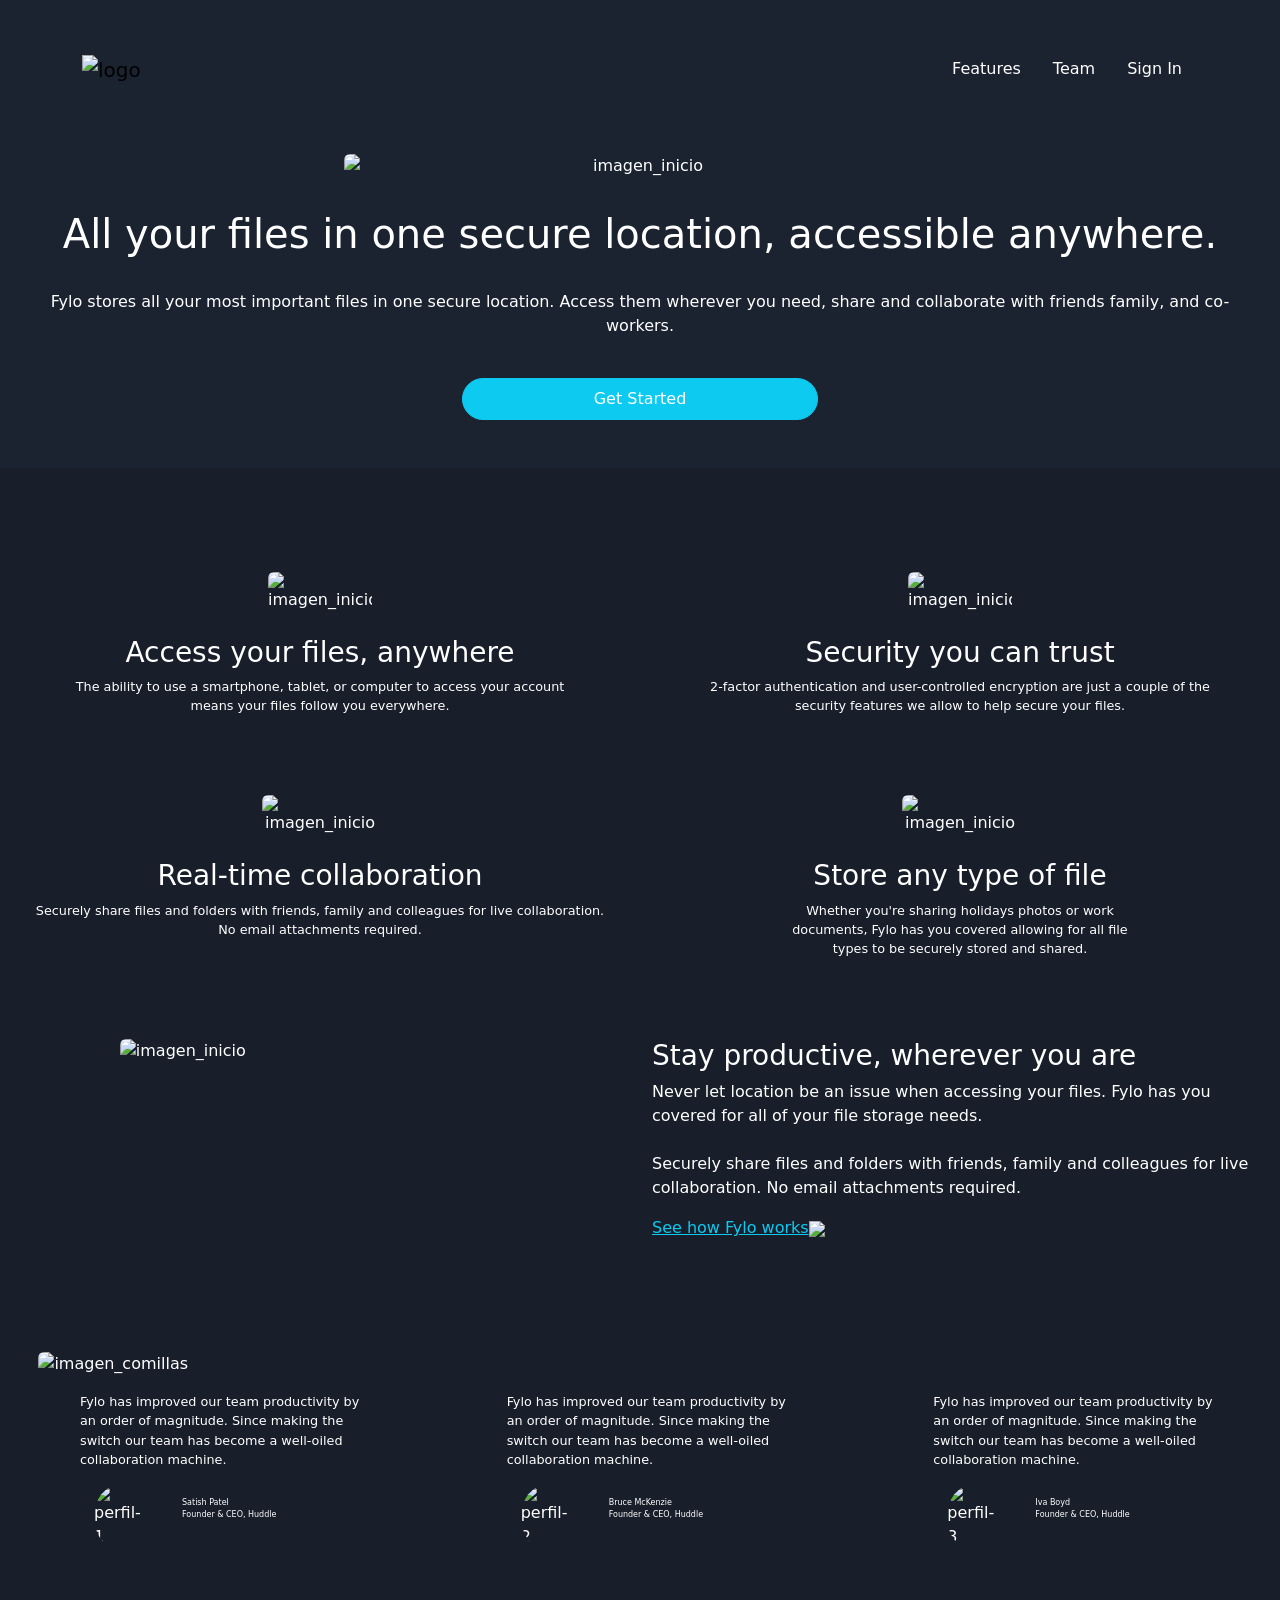
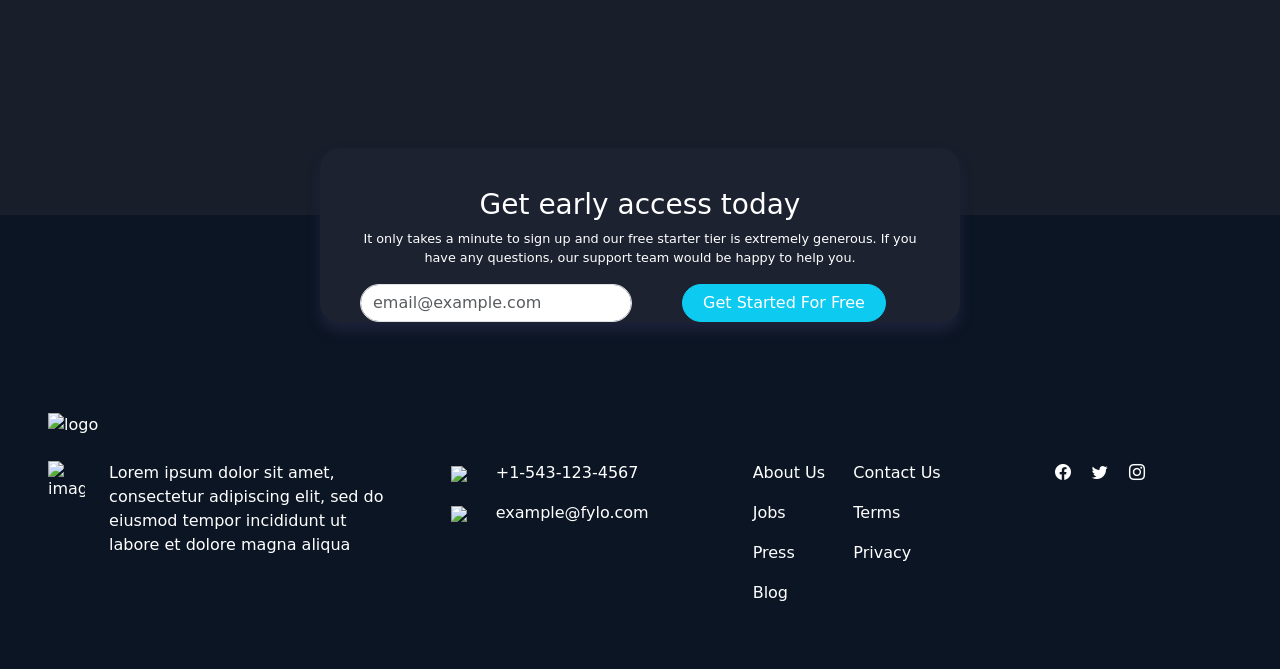
==== index.html @ 43ff886e "resubida" ====
<!DOCTYPE html>
<html lang="en">
<head>
    <meta charset="UTF-8">
    <meta name="viewport" content="width=device-width, initial-scale=1.0">
    <title>LANDING PAGE</title>
     <!--css-->
    <link rel="stylesheet" href="./css/style.css" />
    <!-- css boostrap -->
    <link
      href="https://cdn.jsdelivr.net/npm/bootstrap@5.3.3/dist/css/bootstrap.min.css" rel="stylesheet" 
      integrity="sha384-QWTKZyjpPEjISv5WaRU9OFeRpok6YctnYmDr5pNlyT2bRjXh0JMhjY6hW+ALEwIH" crossorigin="anonymous"/>
    <!-- Lin para iconos -->
    <link rel="stylesheet" href="https://cdn.jsdelivr.net/npm/bootstrap-icons@1.11.3/font/bootstrap-icons.min.css"/>
</head>
<body>
    <header class="wave-container content " >
        <!-- barra de navegacion -->
      <nav class="navbar pt-5">
        <div class="container ">
          <a class="navbar-brand col-3" href="#">
            <img src="https://res.cloudinary.com/dqo8icjui/image/upload/v1723411973/Landing_Page/v9fbavuvrzeowqqk26fy.svg" alt="logo"  class="img-fluid"/>
          </a>
          <ul class="nav  justify-content-end ">
            <li class="nav-item">
              <a class="nav-link text-white" href="#">Features</a>
            </li>
            <li class="nav-item">
              <a class="nav-link text-white" href="#">Team</a>
            </li>
            <li class="nav-item">
              <a class="nav-link text-white" href="#">Sign In</a>
            </li>
          </ul>
        </div>
      </nav>

      <!-- div para la imagen, letras y boton-->
      <div class="row text-center text-white mt-2 p-5">
        <div class="col-md-12 container-fluid col-12">
          
          <img src="https://res.cloudinary.com/dqo8icjui/image/upload/v1723411972/Landing_Page/d2sofcbqecbmzsgitisw.png"  class="img-fluid rounded mx-auto d-block img-inicio" alt="imagen_inicio" />
        </div>
        <!-- div para texto-->
        <div class="col-md-12 mt-4 wave-container">
            <h1 class="mt-2 ">
              All your files in one secure location, accessible anywhere.
            </h1>
          </div>

          <!-- div para boton-->
          <div class="col-md-12 mt-4 ">
            <p >
              Fylo stores all your most important files in one secure location.
              Access them wherever you need, share and collaborate with 
              friends family, and co-workers.
            </p>
          </div>
          <div class="col-md-12 mt-4 ">
            <a class="btn btn-info text-white rounded-pill p-2  btn-header" href="#" role="button" >Get Started</a>
          </div>
    </header>

    <main class="container-fluid ">
        <!-- PRIMERA SECCION-->
        <section class="row pt-5">
            <!--Art 1-->
          <article class="col-md-6">
            <div class="text-center text-white mt-2 p-5 ">
              <img src="https://res.cloudinary.com/dqo8icjui/image/upload/v1723411974/Landing_Page/qum8rbztakunhklghy18.svg" class="img-fluid rounded mx-auto d-block  custom-img-size mb-4"  alt="imagen_inicio" />
              <h3>Access your files, anywhere</h3>
              <p class="parrafos">
                The ability to use a smartphone, tablet, or computer 
                to access your account means your files follow you 
                everywhere.
              </p>
            </div>
          </article>

           <!--Art 2-->
          <article class="col-md-6">
            <div class="text-center text-white mt-2 p-5 ">
              <img
                src="https://res.cloudinary.com/dqo8icjui/image/upload/v1723411976/Landing_Page/axd282ujkrwd5ez86kqc.svg" class="img-fluid rounded mx-auto d-block custom-img-size mb-4" alt="imagen_inicio" />
              <h3>Security you can trust</h3>
              <p class="parrafos">
                2-factor authentication and user-controlled encryption are 
                just a couple of the security features we allow to help 
                secure your files.
              </p>
            </div>
          </article>
           <!--Art 3-->
           <article class="col-md-6">
            <div class="text-center text-white  p-3">
              <img
                src="https://res.cloudinary.com/dqo8icjui/image/upload/v1723411975/Landing_Page/s82owibapxkd4rapqxmj.svg" class="img-fluid rounded mx-auto d-block custom-img-size mb-4" alt="imagen_inicio" />
              <h3>Real-time collaboration</h3>
              <p class="parrafos">
                Securely share files and folders with friends, family and 
                colleagues for live collaboration. No email attachments 
                required.
              </p>
            </div>
          </article>

           <!--Art 4-->
           <article class="col-md-6">
            <div class="text-center text-white  p-3">
              <img src="https://res.cloudinary.com/dqo8icjui/image/upload/v1723411974/Landing_Page/kdejz8uoqiamrzy1xpa4.svg"class="img-fluid rounded mx-auto d-block custom-img-size mb-4" alt="imagen_inicio"  />
              <h3>Store any type of file</h3>
              <p class="parrafos">
                Whether you're sharing holidays photos or work <br />
                documents, Fylo has you covered allowing for all file <br />
                types to be securely stored and shared.
              </p>
            </div>
          </article>
        </section>
        <!--SECCION INTERMEDIA -->
        <section class=" row text-white ">
            <!-- div para la imagen de la columna izquierda -->
            <div class="col-md-6 pt-5 mb-5">
              <img src="https://res.cloudinary.com/dqo8icjui/image/upload/v1723411972/Landing_Page/f69fyay382nek9gntzkr.png" class="img-fluid rounded mx-auto d-block imagen-intermedia" alt="imagen_inicio"/>
            </div>
            <!-- div para el texto de la columna derecha -->
            <div class="col-md-6 align-content-center pt-5 mb-5 ">
              <h3>Stay productive, wherever you are</h3>
              <p>
                Never let location be an issue when accessing your files. Fylo has
                you covered for all of your file storage needs.
                <br /><br />
                Securely share files and folders with friends, family and colleagues
                for live collaboration. No email attachments required.
              </p>
              <p>
                <a class="link-opacity-75-hover text-info " href="#"> See how Fylo works<img src="https://res.cloudinary.com/dqo8icjui/image/upload/v1723411975/Landing_Page/upbked8sqpuktnnle7zi.svg" ></a>
              </p>
            </div>
          </section>

         <!--SECCION FINAL--> 
         <section class=" row text-white  ">
            <!-- seccion comillas -->
             <section class="col-md-12 mt-5 ">
              <img src="https://res.cloudinary.com/dqo8icjui/image/upload/v1723411973/Landing_Page/owoittsgotoddgyyn2wl.png" class="img-fluid rounded  d-block comillas" alt="imagen_comillas">
             </section>

             <!-- Sub-secciones de "comentarios de colaboradores"-->
              <!-- Primera -->
            <section class="col-md-4 mt-4" >
              <article class=" row text-white m-2 ms-md-3 ms-lg-5 p-2 fondo-subsecciones">
                  <div class="col-md-12 col-12">
                    <p class="parrafos">
                      Fylo has improved our team productivity by <br />an order of
                      magnitude. Since making the <br />
                      switch our team has become a well-oiled <br />
                      collaboration machine.
                    </p>
                  </div>
                  <div class="col-md-4 col-4">
                    <img src="https://res.cloudinary.com/dqo8icjui/image/upload/v1723411973/Landing_Page/puwtuypatqkpzydwyu7r.jpg" class="img-fluid rounded-image mx-auto d-block" alt="perfil-1"/>
                  </div>
                  <div class="col-md-8 align-content-center col-8">
                    <p class="subparrafos">
                      Satish Patel<br/>
                      Founder & CEO, Huddle
                    </p>
                  </div>
              </article>
    
            </section>
             <!-- Segundo -->
            <section class="col-md-4 mt-4">
              <article class="row text-white m-2 ms-md-3 ms-lg-5 p-2 fondo-subsecciones " >
                
                  <div class="col-md-12 col-12">
                    <p class="parrafos">
                      Fylo has improved our team productivity by <br />an order of
                      magnitude. Since making the <br />
                      switch our team has become a well-oiled <br />
                      collaboration machine.
                    </p>
                  </div>
                  <div class="col-md-4 col-4">
                    <img src="https://res.cloudinary.com/dqo8icjui/image/upload/v1723411973/Landing_Page/oqbroo9auyr5xogid8wp.jpg" class="img-fluid rounded-image mx-auto d-block" alt="perfil-2"/>
                  </div>
                  <div class="col-md-8 align-content-center col-8">
                    <p class="subparrafos">
                      Bruce McKenzie<br />
                      Founder & CEO, Huddle
                    </p>
                  </div>
              </article>
            </section>
             <!-- Tercero -->
             <section class="col-md-4 mt-4 ">
               <article class="row text-white m-2 ms-md-3 ms-lg-5 p-2 fondo-subsecciones">
                  <div class="col-md-12 col-12">
                      <p class="parrafos">
                          Fylo has improved our team productivity by <br />an order of
                          magnitude. Since making the <br />
                          switch our team has become a well-oiled <br />
                          collaboration machine.
                      </p>
                  </div>
                  <div class="col-md-4 col-4">
                      <img src="https://res.cloudinary.com/dqo8icjui/image/upload/v1723411974/Landing_Page/h9z0c6de9u2ecpzyyyvn.jpg" class="img-fluid rounded-image mx-auto d-block" alt="perfil-3" />
                  </div>
                  <div class="col-md-8 align-content-center col-8">
                      <p class="subparrafos">
                          Iva Boyd<br />
                          Founder & CEO, Huddle
                      </p>
                  </div>
               </article>
             </section>
          </section>

           <!-- SECCION FLOTANTE -->
      <section class=" seccion-flotante text-white " >
        <div class="seccion-flotante-hijo">
            <h3>Get early access today</h3>
            <p class="parrafos">It only takes a minute to sign up and our free starter tier is extremely generous. If you have any
              questions, our support team would be happy to help you.
            </p>
            <!-- form -->
            <form class="row g-3 ">
              <div class="col-md-6 ">
                <input type="email" class="form-control rounded-pill mail"  placeholder="email@example.com">
              </div>
              <div class="col-md-6">
                <button type="submit" class="btn btn-info mb-3 rounded-pill text-white btn-main">Get Started For Free</button>
              </div>
           </form>
       </div>
     </section>
    </main>

 <!-- FOOTER -->
     <footer class="">
        <!-- Seccion para el logo grande-->
         <section class=" row text-white p-5  ">
         <div class="col-md-12 col-12 mb-4">
            <img src="https://res.cloudinary.com/dqo8icjui/image/upload/v1723411973/Landing_Page/v9fbavuvrzeowqqk26fy.svg" class="img-fluid " alt="logo" width="140" height="40" />
          </div>

        <!-- SUBSECCIONES DEL FOOTER -->
        <!-- 1- Ubicacion -->
        <section class="col-md-4 col-12">
            <article class="row me-4">
                <div class="col-md-2 col-2 text-center">
                  <img src="https://res.cloudinary.com/dqo8icjui/image/upload/v1723411975/Landing_Page/jekkexpzknbjw9iqizqr.svg" class="img-fluid " alt="imagen_ubicacion"/>
                </div>

                <div class="col-md-10 col-10 ">
                  <p class="fs-6">
                    Lorem ipsum dolor sit amet, consectetur adipiscing elit, sed do eiusmod tempor incididunt ut labore et 
                    dolore magna aliqua
                  </p>
                </div>
            </article>
        </section>

        <!-- 2- Contactos-->
        <section class="col-md-3 col-12">
             <ul class="list-unstyled">
                <li class="fs-6 mb-3"><i ><img src="https://res.cloudinary.com/dqo8icjui/image/upload/v1723411975/Landing_Page/kjkcadfeojfipxo0cm96.svg" class="me-4"></i> +1-543-123-4567</li>
                <li class="fs-6 mb-3"><i><img src="https://res.cloudinary.com/dqo8icjui/image/upload/v1723411975/Landing_Page/dqwf4txxxs18dnuqko5b.svg" class="me-4"></i> example@fylo.com</li>
            </ul>
        </section>

      <!-- 3- Nosotros -->
        <section class="col-md-1 col-12">
             <ul class="list-unstyled">
                 <li class="mb-3"><a href="#" class="text-white text-decoration-none">About Us</a></li>
                <li class="mb-3"><a href="#" class="text-white text-decoration-none">Jobs</a></li>
                <li class="mb-3"><a href="#" class="text-white text-decoration-none">Press</a></li>
                <li class="mb-3"><a href="#" class="text-white text-decoration-none">Blog</a></li>
            </ul>
        </section>
      
     <!-- 4- Contactanos -->
        <section class="col-md-2 col-12">
            <ul class="list-unstyled">
                 <li class="mb-3"><a href="#" class="text-white text-decoration-none">Contact Us</a></li>
                <li class="mb-3"><a href="#" class="text-white text-decoration-none">Terms</a></li>
                <li class="mb-3"><a href="#" class="text-white text-decoration-none">Privacy</a></li>
            </ul>
        </section>

      <!-- 5- Redes Rociales -->
        <section class="col-md-2 col-auto icon-container" >
            <a href="#" class="text-white me-3"><i class="bi bi-facebook"></i></a>
            <a href="#" class="text-white me-3"><i class="bi bi-twitter"></i></a>
            <a href="#" class="text-white me-3"><i class="bi bi-instagram"></i></a>
        </section>
    </section>
  </footer>
  

    <!-- link javascript para boostrap -->
    <script
    src="https://cdn.jsdelivr.net/npm/bootstrap@5.3.3/dist/js/bootstrap.bundle.min.js"
    integrity="sha384-YvpcrYf0tY3lHB60NNkmXc5s9fDVZLESaAA55NDzOxhy9GkcIdslK1eN7N6jIeHz"
    crossorigin="anonymous"></script>

    <script src="https://code.jquery.com/jquery-3.5.1.slim.min.js"></script>
    <script src="https://cdn.jsdelivr.net/npm/@popperjs/core@2.9.3/dist/umd/popper.min.js"></script>
    <script src="https://stackpath.bootstrapcdn.com/bootstrap/4.5.2/js/bootstrap.min.js"></script>
    <script src="https://stackpath.bootstrapcdn.com/bootstrap/5.1.3/js/bootstrap.bundle.min.js"></script>

</body>
</html>
---- css/style.css ----
header {
    background-color:#1B2330;
    background-image: url(https://res.cloudinary.com/dqo8icjui/image/upload/v1723411974/Landing_Page/ajzcetj6uktjvp1rrzpd.svg);
    background-size: cover; /* La imagen cubre todo el header */
    background-position: center; /* La imagen se centra en el header */
    background-repeat: no-repeat; /* Evita que la imagen se repita */
    position: relative; /* Para posicionar el contenido encima de la imagen */
    
    color: white; /* Color del texto en blanco para que sea visible */
     
}
header .content {
    position: relative; /* Posiciona el contenido relativo al header */
    z-index: 2; /* Asegura que el contenido esté sobre la imagen de fondo */
    text-align: center; /* Centra el texto */
    padding: 20px; /* Añade espacio alrededor del texto */
}

.img-inicio{
    width: 50%;
}

.btn-header {
    width: 25%;
}

main {
    background-color: #181E2A;
    padding-bottom: 250px;
    position: relative;
}


.fondo-subsecciones {
    background-color: #181E2A;
    width: 80%;
    z-index: 2; /* Asegúra de que esté encima de la imagen */
    position: relative; /* Para aplicar el z-index correctamente */
}

.comillas {
    position: absolute;
    left: 3%;
    z-index: 1; /* Asegúra que este detrás de las subsecciones */
}

.seccion-flotante {
    position: absolute;
    bottom: -8%;
    right: 25%;
    background-color: #21293C;
    width: 50%;
    box-shadow: 0 8px 12px rgba(28, 34, 58, 5); /* Añade una sombra */
    border-radius: 20px; /* Bordes redondeados */
}

.seccion-flotante-hijo {
    text-align: center;
    padding: 40px;
}

.btn-main {
    width: 75%;
}

.custom-img-size {
    width: 20%;
}

.parrafos {
    font-size: 0.8rem;
}

.subparrafos {
    font-size: 0.5rem;
}

/* Estilos para la imagen */
.rounded-image {
    border-radius: 50%; /* Borde redondeado */
    width: 50px; /* Ancho de la imagen */
    height: 50px; /* Alto de la imagen */
    object-fit: cover; /* Asegura que la imagen se recorte adecuadamente */
}

.imagen-intermedia {
    width: 65%;
    height: 65%;
    object-fit: cover; /* Asegura que la imagen se recorte adecuadamente */
}

footer {
    padding-top: 150px;
    background-color: #0C1524;
}


/*MEDIA QUERYS*/
/*MEDIA QUERYS*/
/* Estilos base para móviles */
.btn-header {
    width: 75%;
}

h1 {
    text-align: center;
    margin: 0;
    width: 100%;
    box-sizing: border-box;
}

.img-inicio {
    width: 100%;
}

.seccion-flotante {
    position: absolute;
    bottom: -5%;
    right: 5%;
    background-color: rgba(28, 34, 48, 255);
    height: 13%;
    width: 90%;
}

/* Alineación del Navbar a la derecha en dispositivos móviles */
@media (max-width: 576px) {
    nav {
        display: flex;
        justify-content: flex-end; /* Alinea los elementos a la derecha */
    }
    
    nav ul {
        display: flex;
        flex-direction: row;
        gap: 10px;
    }
    
    nav ul li {
        display: inline-block;
    }
    
    /* Centrando los íconos del footer */
    .icon-container {
        display: flex;
        justify-content: center; /* Centra los íconos */
        align-items: center;
        gap: 10px;
        margin-top: 20px; /* Opcional: Añadir un poco de espacio superior */
    }
    
    .icon-container a {
        font-size: 1.5rem; /* Aumenta el tamaño de los íconos */
    }
}

/* Adaptaciones para pantallas más grandes */
@media (min-width: 576px) {
    .btn-header {
        width: 50%;
    }

    .img-inicio {
        width: 75%;
    }

    .seccion-flotante {
        width: 70%;
        bottom: -5%;
        right: 15%;
    }
}

@media (min-width: 768px) {
    .btn-header {
        width: 40%;
    }

    .img-inicio {
        width: 60%;
    }

    .seccion-flotante {
        width: 60%;
        bottom: -5%;
        right: 20%;
    }
}

@media (min-width: 992px) {
    .btn-header {
        width: 30%;
    }

    .img-inicio {
        width: 50%;
    }

    .seccion-flotante {
        width: 50%;
        bottom: -8%;
        right: 25%;
    }
}
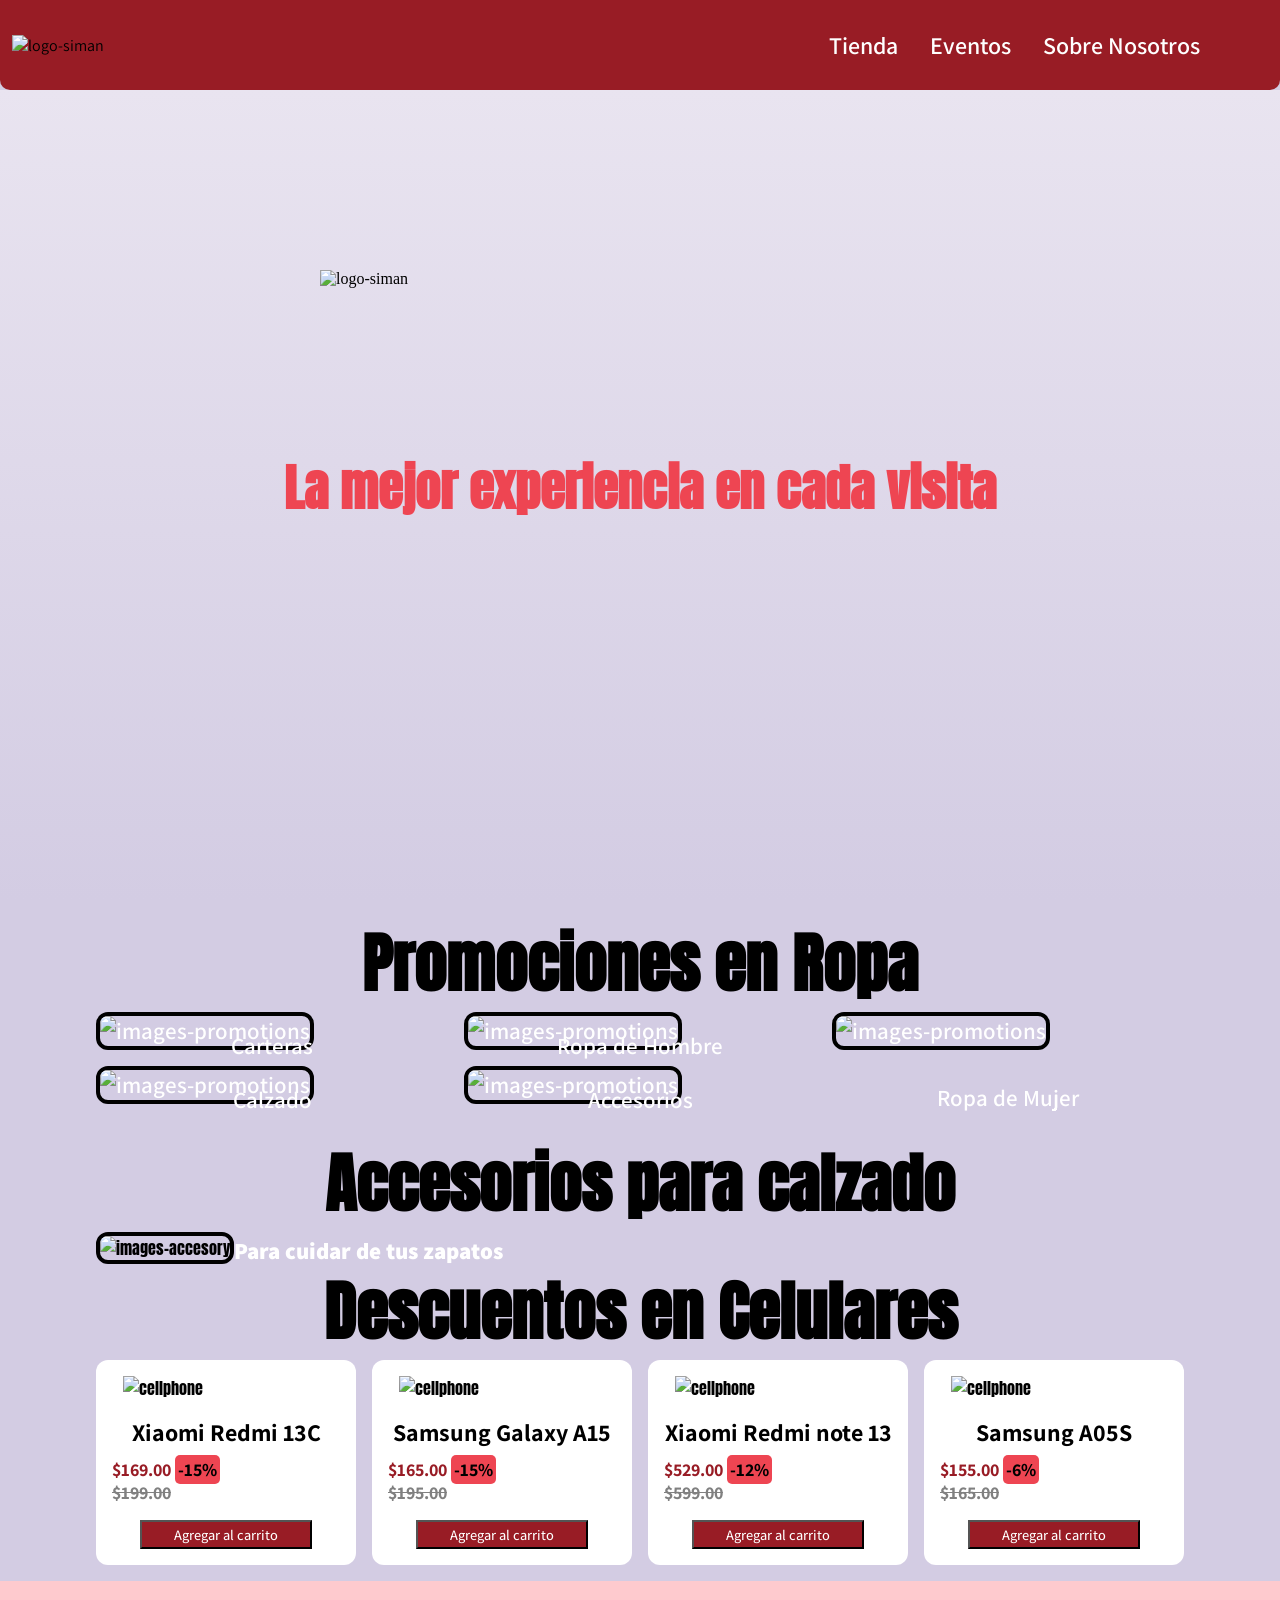
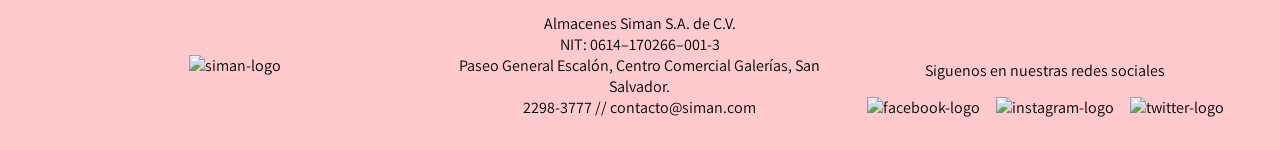
==== commit 8a525d3e: "Arreglo de pagina" ====
--- a/index.html
+++ b/index.html
@@ -1,314 +1,190 @@
 <!DOCTYPE html>
-<html lang="en">
+<html lang="es">
+
 <head>
     <meta charset="UTF-8">
     <meta name="viewport" content="width=device-width, initial-scale=1.0">
-    <title>LANDING PAGE</title>
-     <!--css-->
-    <link rel="stylesheet" href="./css/style.css" />
-    <!-- css boostrap -->
-    <link
-      href="https://cdn.jsdelivr.net/npm/bootstrap@5.3.3/dist/css/bootstrap.min.css" rel="stylesheet" 
-      integrity="sha384-QWTKZyjpPEjISv5WaRU9OFeRpok6YctnYmDr5pNlyT2bRjXh0JMhjY6hW+ALEwIH" crossorigin="anonymous"/>
-    <!-- Lin para iconos -->
-    <link rel="stylesheet" href="https://cdn.jsdelivr.net/npm/bootstrap-icons@1.11.3/font/bootstrap-icons.min.css"/>
+    <link rel="stylesheet" href="./css/main.css">
+    <title>Inicio</title>
 </head>
+
 <body>
-    <header class="wave-container content " >
-        <!-- barra de navegacion -->
-      <nav class="navbar pt-5">
-        <div class="container ">
-          <a class="navbar-brand col-3" href="#">
-            <img src="https://res.cloudinary.com/dqo8icjui/image/upload/v1723411973/Landing_Page/v9fbavuvrzeowqqk26fy.svg" alt="logo"  class="img-fluid"/>
-          </a>
-          <ul class="nav  justify-content-end ">
-            <li class="nav-item">
-              <a class="nav-link text-white" href="#">Features</a>
-            </li>
-            <li class="nav-item">
-              <a class="nav-link text-white" href="#">Team</a>
-            </li>
-            <li class="nav-item">
-              <a class="nav-link text-white" href="#">Sign In</a>
-            </li>
-          </ul>
+    <nav class="navbar">
+        <div class="logo">
+            <img class="siman-image" src="./img/logo-siman.svg" alt="logo-siman">
         </div>
-      </nav>
+        <div class="options-navbar">
+            <p class="text">Tienda</p>
+            <a class="text" href="./events.html">Eventos</a>
+            <a class="text" href="./about.html">Sobre Nosotros</a>
+        </div>
+    </nav>
+    <section class="start">
+        <div class="background">
+            <img class="siman-background"
+                src="https://res.cloudinary.com/drfyvt5er/image/upload/f_auto,q_auto/v1/Kodigo/mydie8pbvgfr1aualcbq"
+                alt="logo-siman">
+        </div>
+        <h2 class="slogan">
+            La mejor experiencia en cada visita
+        </h2>
+    </section>
+    <main class="promotions">
+        <div class="container">
+            <h1 class="title">
+                Promociones en Ropa
+            </h1>
+            <section class="container-clothes">
+                <div class="image-c">
+                    <p class="text-1">Ropa de Mujer</p><img
+                        src="https://res.cloudinary.com/drfyvt5er/image/upload/f_auto,q_auto/v1/Kodigo/ayciqx3nhf1fkwoge7pe"
+                        alt="images-promotions">
+                </div>
+                <div class="image-c">
+                    <p class="text">Carteras</p><img
+                        src="https://res.cloudinary.com/drfyvt5er/image/upload/f_auto,q_auto/v1/Kodigo/pkhcolzol1eoybwnrxnc"
+                        alt="images-promotions">
+                </div>
+                <div class="image-c">
+                    <p class="text">Ropa de Hombre</p><img
+                        src="https://res.cloudinary.com/drfyvt5er/image/upload/f_auto,q_auto/v1/Kodigo/ugvogayoi4hbym4nndm7"
+                        alt="images-promotions">
+                </div>
+                <div class="image-c">
+                    <p class="text">Calzado</p><img
+                        src="https://res.cloudinary.com/drfyvt5er/image/upload/f_auto,q_auto/v1/Kodigo/wecojqcr0qyth47sfgou"
+                        alt="images-promotions">
+                </div>
+                <div class="image-c">
+                    <p class="text">Accesorios</p><img
+                        src="https://res.cloudinary.com/drfyvt5er/image/upload/f_auto,q_auto/v1/Kodigo/wecojqcr0qyth47sfgou"
+                        alt="images-promotions">
+                </div>
+            </section>
+            <section class="container-accesory">
+                <h1 class="title">Accesorios para calzado</h1>
+                <p class="text-accesory">Para cuidar de tus zapatos</p><img
+                    src="https://res.cloudinary.com/drfyvt5er/image/upload/f_auto,q_auto/v1/Kodigo/cugpvc5nl5ctgpizdqpg"
+                    alt="images-accesory">
+            </section>
+            <h1 class="title">Descuentos en Celulares</h1>
+            <section class="container-cellphones">
+                <div class="card-cellphone">
+                    <div class="images-cellphone"><img
+                            src="https://res.cloudinary.com/drfyvt5er/image/upload/f_auto,q_auto/v1/Kodigo/kffzmqofltekl08po9zh"
+                            alt="cellphone"></div>
+                    <div class="body-card-phone">
+                        <h2 class="name-cellphone">
+                            Xiaomi Redmi 13C
+                        </h2>
+                        <section class="text-price">
+                            <p class="price">
+                                $169.00 <span class="desc-cellphone">-15%</span>
+                            </p>
+                            <p class="price-after">
+                                $199.00
+                            </p>
+                        </section>
+                        <div class="buttons">
+                            <button>
+                                Agregar al carrito
+                            </button>
+                        </div>
+                    </div>
+                </div>
+                <div class="card-cellphone">
+                    <div class="images-cellphone"><img
+                            src="https://res.cloudinary.com/drfyvt5er/image/upload/f_auto,q_auto/v1/Kodigo/hqrjd975bzfxsacxaljz"
+                            alt="cellphone"></div>
+                    <div class="body-card-phone">
+                        <h2 class="name-cellphone">
+                            Samsung Galaxy A15
+                        </h2>
+                        <section class="text-price">
+                            <p class="price">
+                                $165.00 <span class="desc-cellphone">-15%</span>
+                            </p>
+                            <p class="price-after">
+                                $195.00
+                            </p>
+                        </section>
+                        <div class="buttons">
+                            <button>
+                                Agregar al carrito
+                            </button>
+                        </div>
+                    </div>
+                </div>
+                <div class="card-cellphone">
+                    <div class="images-cellphone"><img
+                            src="https://res.cloudinary.com/drfyvt5er/image/upload/f_auto,q_auto/v1/Kodigo/wlrlnc222befmyp14dgd"
+                            alt="cellphone"></div>
+                    <div class="body-card-phone">
+                        <h2 class="name-cellphone">
+                            Xiaomi Redmi note 13
+                        </h2>
+                        <section class="text-price">
+                            <p class="price">
+                                $529.00 <span class="desc-cellphone">-12%</span>
+                            </p>
+                            <p class="price-after">
+                                $599.00
+                            </p>
+                        </section>
+                        <div class="buttons">
+                            <button>
+                                Agregar al carrito
+                            </button>
+                        </div>
+                    </div>
+                </div>
+                <div class="card-cellphone">
+                    <div class="images-cellphone"><img
+                            src="https://res.cloudinary.com/drfyvt5er/image/upload/f_auto,q_auto/v1/Kodigo/hqrjd975bzfxsacxaljz"
+                            alt="cellphone"></div>
+                    <div class="body-card-phone">
+                        <h2 class="name-cellphone">
+                            Samsung A05S
+                        </h2>
+                        <section class="text-price">
+                            <p class="price">
+                                $155.00 <span class="desc-cellphone">-6%</span>
+                            </p>
+                            <p class="price-after">
+                                $165.00
+                            </p>
+                        </section>
+                        <div class="buttons">
+                            <button>
+                                Agregar al carrito
+                            </button>
+                        </div>
+                    </div>
+                </div>
+            </section>
+        </div>
+    </main>
+    <footer class="footer">
+        <div class="container-footer">
+                <div class="footer-section">
+                    <img src="./img/logo-siman-red.svg" alt="siman-logo">
+                </div>
+                <div class="footer-section">                   
+                    <p class="text-footer">Almacenes Siman S.A. de C.V. <br>
+                        NIT: 0614–170266–001-3 <br> Paseo General Escalón, Centro Comercial Galerías,
+                        San Salvador. <br> 2298-3777 // contacto@siman.com</p>
+                </div>
+                <div class="footer-section">  
+                    <p class="text-social-media">Siguenos en nuestras redes sociales</p>                 
+                    <section class="img-social-media">
+                        <img src="./img/facebook-logo.svg" alt="facebook-logo" >
+                        <img src="./img/instagram-logo.svg" alt="instagram-logo">
+                        <img src="./img/twitter-logo.svg" alt="twitter-logo">
+                    </section>
+                </div>
+            
+        </div>
+    </footer>
+</body>
 
-      <!-- div para la imagen, letras y boton-->
-      <div class="row text-center text-white mt-2 p-5">
-        <div class="col-md-12 container-fluid col-12">
-          
-          <img src="https://res.cloudinary.com/dqo8icjui/image/upload/v1723411972/Landing_Page/d2sofcbqecbmzsgitisw.png"  class="img-fluid rounded mx-auto d-block img-inicio" alt="imagen_inicio" />
-        </div>
-        <!-- div para texto-->
-        <div class="col-md-12 mt-4 wave-container">
-            <h1 class="mt-2 ">
-              All your files in one secure location, accessible anywhere.
-            </h1>
-          </div>
-
-          <!-- div para boton-->
-          <div class="col-md-12 mt-4 ">
-            <p >
-              Fylo stores all your most important files in one secure location.
-              Access them wherever you need, share and collaborate with 
-              friends family, and co-workers.
-            </p>
-          </div>
-          <div class="col-md-12 mt-4 ">
-            <a class="btn btn-info text-white rounded-pill p-2  btn-header" href="#" role="button" >Get Started</a>
-          </div>
-    </header>
-
-    <main class="container-fluid ">
-        <!-- PRIMERA SECCION-->
-        <section class="row pt-5">
-            <!--Art 1-->
-          <article class="col-md-6">
-            <div class="text-center text-white mt-2 p-5 ">
-              <img src="https://res.cloudinary.com/dqo8icjui/image/upload/v1723411974/Landing_Page/qum8rbztakunhklghy18.svg" class="img-fluid rounded mx-auto d-block  custom-img-size mb-4"  alt="imagen_inicio" />
-              <h3>Access your files, anywhere</h3>
-              <p class="parrafos">
-                The ability to use a smartphone, tablet, or computer 
-                to access your account means your files follow you 
-                everywhere.
-              </p>
-            </div>
-          </article>
-
-           <!--Art 2-->
-          <article class="col-md-6">
-            <div class="text-center text-white mt-2 p-5 ">
-              <img
-                src="https://res.cloudinary.com/dqo8icjui/image/upload/v1723411976/Landing_Page/axd282ujkrwd5ez86kqc.svg" class="img-fluid rounded mx-auto d-block custom-img-size mb-4" alt="imagen_inicio" />
-              <h3>Security you can trust</h3>
-              <p class="parrafos">
-                2-factor authentication and user-controlled encryption are 
-                just a couple of the security features we allow to help 
-                secure your files.
-              </p>
-            </div>
-          </article>
-           <!--Art 3-->
-           <article class="col-md-6">
-            <div class="text-center text-white  p-3">
-              <img
-                src="https://res.cloudinary.com/dqo8icjui/image/upload/v1723411975/Landing_Page/s82owibapxkd4rapqxmj.svg" class="img-fluid rounded mx-auto d-block custom-img-size mb-4" alt="imagen_inicio" />
-              <h3>Real-time collaboration</h3>
-              <p class="parrafos">
-                Securely share files and folders with friends, family and 
-                colleagues for live collaboration. No email attachments 
-                required.
-              </p>
-            </div>
-          </article>
-
-           <!--Art 4-->
-           <article class="col-md-6">
-            <div class="text-center text-white  p-3">
-              <img src="https://res.cloudinary.com/dqo8icjui/image/upload/v1723411974/Landing_Page/kdejz8uoqiamrzy1xpa4.svg"class="img-fluid rounded mx-auto d-block custom-img-size mb-4" alt="imagen_inicio"  />
-              <h3>Store any type of file</h3>
-              <p class="parrafos">
-                Whether you're sharing holidays photos or work <br />
-                documents, Fylo has you covered allowing for all file <br />
-                types to be securely stored and shared.
-              </p>
-            </div>
-          </article>
-        </section>
-        <!--SECCION INTERMEDIA -->
-        <section class=" row text-white ">
-            <!-- div para la imagen de la columna izquierda -->
-            <div class="col-md-6 pt-5 mb-5">
-              <img src="https://res.cloudinary.com/dqo8icjui/image/upload/v1723411972/Landing_Page/f69fyay382nek9gntzkr.png" class="img-fluid rounded mx-auto d-block imagen-intermedia" alt="imagen_inicio"/>
-            </div>
-            <!-- div para el texto de la columna derecha -->
-            <div class="col-md-6 align-content-center pt-5 mb-5 ">
-              <h3>Stay productive, wherever you are</h3>
-              <p>
-                Never let location be an issue when accessing your files. Fylo has
-                you covered for all of your file storage needs.
-                <br /><br />
-                Securely share files and folders with friends, family and colleagues
-                for live collaboration. No email attachments required.
-              </p>
-              <p>
-                <a class="link-opacity-75-hover text-info " href="#"> See how Fylo works<img src="https://res.cloudinary.com/dqo8icjui/image/upload/v1723411975/Landing_Page/upbked8sqpuktnnle7zi.svg" ></a>
-              </p>
-            </div>
-          </section>
-
-         <!--SECCION FINAL--> 
-         <section class=" row text-white  ">
-            <!-- seccion comillas -->
-             <section class="col-md-12 mt-5 ">
-              <img src="https://res.cloudinary.com/dqo8icjui/image/upload/v1723411973/Landing_Page/owoittsgotoddgyyn2wl.png" class="img-fluid rounded  d-block comillas" alt="imagen_comillas">
-             </section>
-
-             <!-- Sub-secciones de "comentarios de colaboradores"-->
-              <!-- Primera -->
-            <section class="col-md-4 mt-4" >
-              <article class=" row text-white m-2 ms-md-3 ms-lg-5 p-2 fondo-subsecciones">
-                  <div class="col-md-12 col-12">
-                    <p class="parrafos">
-                      Fylo has improved our team productivity by <br />an order of
-                      magnitude. Since making the <br />
-                      switch our team has become a well-oiled <br />
-                      collaboration machine.
-                    </p>
-                  </div>
-                  <div class="col-md-4 col-4">
-                    <img src="https://res.cloudinary.com/dqo8icjui/image/upload/v1723411973/Landing_Page/puwtuypatqkpzydwyu7r.jpg" class="img-fluid rounded-image mx-auto d-block" alt="perfil-1"/>
-                  </div>
-                  <div class="col-md-8 align-content-center col-8">
-                    <p class="subparrafos">
-                      Satish Patel<br/>
-                      Founder & CEO, Huddle
-                    </p>
-                  </div>
-              </article>
-    
-            </section>
-             <!-- Segundo -->
-            <section class="col-md-4 mt-4">
-              <article class="row text-white m-2 ms-md-3 ms-lg-5 p-2 fondo-subsecciones " >
-                
-                  <div class="col-md-12 col-12">
-                    <p class="parrafos">
-                      Fylo has improved our team productivity by <br />an order of
-                      magnitude. Since making the <br />
-                      switch our team has become a well-oiled <br />
-                      collaboration machine.
-                    </p>
-                  </div>
-                  <div class="col-md-4 col-4">
-                    <img src="https://res.cloudinary.com/dqo8icjui/image/upload/v1723411973/Landing_Page/oqbroo9auyr5xogid8wp.jpg" class="img-fluid rounded-image mx-auto d-block" alt="perfil-2"/>
-                  </div>
-                  <div class="col-md-8 align-content-center col-8">
-                    <p class="subparrafos">
-                      Bruce McKenzie<br />
-                      Founder & CEO, Huddle
-                    </p>
-                  </div>
-              </article>
-            </section>
-             <!-- Tercero -->
-             <section class="col-md-4 mt-4 ">
-               <article class="row text-white m-2 ms-md-3 ms-lg-5 p-2 fondo-subsecciones">
-                  <div class="col-md-12 col-12">
-                      <p class="parrafos">
-                          Fylo has improved our team productivity by <br />an order of
-                          magnitude. Since making the <br />
-                          switch our team has become a well-oiled <br />
-                          collaboration machine.
-                      </p>
-                  </div>
-                  <div class="col-md-4 col-4">
-                      <img src="https://res.cloudinary.com/dqo8icjui/image/upload/v1723411974/Landing_Page/h9z0c6de9u2ecpzyyyvn.jpg" class="img-fluid rounded-image mx-auto d-block" alt="perfil-3" />
-                  </div>
-                  <div class="col-md-8 align-content-center col-8">
-                      <p class="subparrafos">
-                          Iva Boyd<br />
-                          Founder & CEO, Huddle
-                      </p>
-                  </div>
-               </article>
-             </section>
-          </section>
-
-           <!-- SECCION FLOTANTE -->
-      <section class=" seccion-flotante text-white " >
-        <div class="seccion-flotante-hijo">
-            <h3>Get early access today</h3>
-            <p class="parrafos">It only takes a minute to sign up and our free starter tier is extremely generous. If you have any
-              questions, our support team would be happy to help you.
-            </p>
-            <!-- form -->
-            <form class="row g-3 ">
-              <div class="col-md-6 ">
-                <input type="email" class="form-control rounded-pill mail"  placeholder="email@example.com">
-              </div>
-              <div class="col-md-6">
-                <button type="submit" class="btn btn-info mb-3 rounded-pill text-white btn-main">Get Started For Free</button>
-              </div>
-           </form>
-       </div>
-     </section>
-    </main>
-
- <!-- FOOTER -->
-     <footer class="">
-        <!-- Seccion para el logo grande-->
-         <section class=" row text-white p-5  ">
-         <div class="col-md-12 col-12 mb-4">
-            <img src="https://res.cloudinary.com/dqo8icjui/image/upload/v1723411973/Landing_Page/v9fbavuvrzeowqqk26fy.svg" class="img-fluid " alt="logo" width="140" height="40" />
-          </div>
-
-        <!-- SUBSECCIONES DEL FOOTER -->
-        <!-- 1- Ubicacion -->
-        <section class="col-md-4 col-12">
-            <article class="row me-4">
-                <div class="col-md-2 col-2 text-center">
-                  <img src="https://res.cloudinary.com/dqo8icjui/image/upload/v1723411975/Landing_Page/jekkexpzknbjw9iqizqr.svg" class="img-fluid " alt="imagen_ubicacion"/>
-                </div>
-
-                <div class="col-md-10 col-10 ">
-                  <p class="fs-6">
-                    Lorem ipsum dolor sit amet, consectetur adipiscing elit, sed do eiusmod tempor incididunt ut labore et 
-                    dolore magna aliqua
-                  </p>
-                </div>
-            </article>
-        </section>
-
-        <!-- 2- Contactos-->
-        <section class="col-md-3 col-12">
-             <ul class="list-unstyled">
-                <li class="fs-6 mb-3"><i ><img src="https://res.cloudinary.com/dqo8icjui/image/upload/v1723411975/Landing_Page/kjkcadfeojfipxo0cm96.svg" class="me-4"></i> +1-543-123-4567</li>
-                <li class="fs-6 mb-3"><i><img src="https://res.cloudinary.com/dqo8icjui/image/upload/v1723411975/Landing_Page/dqwf4txxxs18dnuqko5b.svg" class="me-4"></i> example@fylo.com</li>
-            </ul>
-        </section>
-
-      <!-- 3- Nosotros -->
-        <section class="col-md-1 col-12">
-             <ul class="list-unstyled">
-                 <li class="mb-3"><a href="#" class="text-white text-decoration-none">About Us</a></li>
-                <li class="mb-3"><a href="#" class="text-white text-decoration-none">Jobs</a></li>
-                <li class="mb-3"><a href="#" class="text-white text-decoration-none">Press</a></li>
-                <li class="mb-3"><a href="#" class="text-white text-decoration-none">Blog</a></li>
-            </ul>
-        </section>
-      
-     <!-- 4- Contactanos -->
-        <section class="col-md-2 col-12">
-            <ul class="list-unstyled">
-                 <li class="mb-3"><a href="#" class="text-white text-decoration-none">Contact Us</a></li>
-                <li class="mb-3"><a href="#" class="text-white text-decoration-none">Terms</a></li>
-                <li class="mb-3"><a href="#" class="text-white text-decoration-none">Privacy</a></li>
-            </ul>
-        </section>
-
-      <!-- 5- Redes Rociales -->
-        <section class="col-md-2 col-auto icon-container" >
-            <a href="#" class="text-white me-3"><i class="bi bi-facebook"></i></a>
-            <a href="#" class="text-white me-3"><i class="bi bi-twitter"></i></a>
-            <a href="#" class="text-white me-3"><i class="bi bi-instagram"></i></a>
-        </section>
-    </section>
-  </footer>
-  
-
-    <!-- link javascript para boostrap -->
-    <script
-    src="https://cdn.jsdelivr.net/npm/bootstrap@5.3.3/dist/js/bootstrap.bundle.min.js"
-    integrity="sha384-YvpcrYf0tY3lHB60NNkmXc5s9fDVZLESaAA55NDzOxhy9GkcIdslK1eN7N6jIeHz"
-    crossorigin="anonymous"></script>
-
-    <script src="https://code.jquery.com/jquery-3.5.1.slim.min.js"></script>
-    <script src="https://cdn.jsdelivr.net/npm/@popperjs/core@2.9.3/dist/umd/popper.min.js"></script>
-    <script src="https://stackpath.bootstrapcdn.com/bootstrap/4.5.2/js/bootstrap.min.js"></script>
-    <script src="https://stackpath.bootstrapcdn.com/bootstrap/5.1.3/js/bootstrap.bundle.min.js"></script>
-
-</body>
 </html>
--- a/css/main.css
+++ b/css/main.css
@@ -0,0 +1,524 @@
+@import url('https://fonts.googleapis.com/css2?family=Anton&family=Assistant:wght@200..800&display=swap');
+
+/* Reseteo del Navegador */
+* {
+    padding: 0;
+    margin: 0;
+    box-sizing: border-box;
+}
+
+body {
+    background-color: var(--background-color);
+    scroll-behavior: smooth;
+}
+
+:root {
+    --primary-font: "Assistant", sans-serif;
+    --secondary-font: "Anton", sans-serif;
+    --primary-color: #981c25;
+    --secondary-color: #ee4552;
+    --third-color: #fecace;
+    --background-color: #d3cce3;
+    --black: black;
+    --white: #ffff;
+}
+
+.navbar {
+    display: grid;
+    grid-template-columns: repeat(2, 1fr);
+    grid-template-rows: 10vh;
+    align-items: center;
+    background-color: var(--primary-color);
+    height: 10vh;
+    font-family: var(--primary-font);
+    border-radius: 0px 0px 10px 10px;
+    position: sticky;
+    top: 0;
+    z-index: 1;
+}
+
+.siman-image {
+    width: 40%;
+    height: 100%;
+    object-fit: cover;
+    padding-left: 12px;
+}
+
+.options-navbar {
+    display: flex;
+    padding-right: 5rem;
+    justify-content: flex-end;
+    gap: 2rem;
+}
+
+.options-navbar .text{
+    font-weight: 600;
+    color: var(--white);
+    text-decoration: none;
+    font-size: 24px;
+}
+
+.start {
+    background: #D3CCE3;
+    /* fallback for old browsers */
+    background: -webkit-linear-gradient(to bottom, #E9E4F0, #D3CCE3);
+    /* Chrome 10-25, Safari 5.1-6 */
+    background: linear-gradient(to bottom, #E9E4F0, #D3CCE3);
+    /* W3C, IE 10+/ Edge, Firefox 16+, Chrome 26+, Opera 12+, Safari 7+ */
+}
+
+.background {
+    display: flex;
+    align-items: flex-end;
+    justify-content: center;
+    width: 100%;
+    height: 40vh;
+}
+
+.siman-background {
+    width: 50%;
+    height: 50%;
+    object-fit: contain;
+}
+
+.slogan {
+    text-align: center;
+    font-family: var(--secondary-font);
+    font-size: 50px;
+    color: var(--secondary-color);
+    height: 50vh;
+}
+
+.container {
+    font-family: var(--secondary-font);
+    padding: 1rem 6rem 0rem 6rem;
+    background-color: var(--background-color);
+}
+
+.title {
+    text-align: center;
+    font-size: 4rem;
+}
+
+.container-clothes {
+    display: grid;
+    grid-template-areas:
+        "image-2 image-3 image-1"
+        "image-4 image-5 image-1"
+    ;
+    gap: 1rem;
+}
+
+.image-c{
+    position: relative;
+    font-family: var(--primary-font);
+    font-size: 23px;
+    font-weight: 600;
+    color: var(--white);
+}
+
+.image-c img {
+    width: 100%;
+    height: 100%;
+    object-fit: cover;
+    border-radius: 12px;
+    border: 4px solid var(--black);
+}
+
+.image-c img:hover{
+    opacity: 50%;
+    transition: opacity 0.3s ease;
+}
+
+.image-c .text-1{
+    position: absolute;
+    top: 94%;
+    left: 50%;
+    transform: translate(-50%,-50%);
+}
+
+.image-c .text{
+    position: absolute;
+    top: 90%;
+    left: 50%;
+    transform: translate(-50%,-50%);
+}
+
+.image-c:nth-child(1) {
+    grid-area: image-1;
+}
+
+.image-c:nth-child(2)  {
+    grid-area: image-2;
+}
+
+.image-c:nth-child(3)  {
+    grid-area: image-3;
+}
+
+.image-c:nth-child(4)  {
+    grid-area: image-4;
+}
+
+.image-c:nth-child(5)  {
+    grid-area: image-5;
+}
+
+.container-accesory img{
+    height: 100%;
+    width: 100%;
+    object-fit: cover;
+    border-radius: 12px;
+    border: 4px solid var(--black);
+}
+
+.container-accesory img:hover{
+    opacity: 50%;
+    transition: opacity 0.3s ease;
+}
+
+.text-accesory {
+    position: absolute;
+    top: 90%;
+    left: 25%;
+    transform: translate(-50%,-50%);
+    font-family: var(--primary-font);
+    font-size: 23px;
+    font-weight: 800;
+    color: var(--white);
+}
+
+.container-accesory{
+    margin-top: 2rem;
+    position: relative;
+} 
+
+.container-cellphones{
+    display: grid;
+    grid-template-columns: repeat(4, 1fr);
+    gap: 1rem;
+}
+
+.images-cellphone{
+    display: flex;
+    justify-content: center;
+    padding: 1rem;
+}
+
+.images-cellphone img{
+    width: 90%;
+    height: 90%;
+    object-fit: cover;
+}
+
+.card-cellphone{
+    background-color: var(--white);
+    border-radius: 12px;
+    padding-bottom: 1rem;
+}
+
+.body-card-phone{
+    font-family: var(--primary-font);
+}
+
+.body-card-phone h2{
+    text-align: center;
+    margin-bottom: 10px;
+}
+
+.text-price{
+    padding-left: 1rem;
+    font-size: large;
+    font-weight: bold;
+}
+
+.text-price .price{
+    color: #981c25;
+}
+
+.text-price .desc-cellphone{
+    color: var(--black);
+    background-color: var(--secondary-color);
+    padding: 3px;
+    border-radius: 5px;
+    text-align: center;
+    font-weight: bold;
+}
+
+.text-price .price-after{
+    font-style:initial;
+    text-decoration: line-through;
+    color: rgb(128, 128, 128);
+}
+
+.buttons{
+    display: flex;
+    justify-content: center;
+    align-items: flex-end;
+    height: 5vh;
+}
+
+.buttons button{
+    font-family: var(--primary-font);
+    font-weight: 500;
+    font-size: 90%;
+    padding: 3px 2rem 3px 2rem;
+    background-color: var(--primary-color);
+    color:var(--white)
+}
+
+.buttons button:hover{
+    background-color: var(--secondary-color);
+    transition: background-color 0.5s ease;
+}
+
+.container-footer{
+    background-color: var(--third-color);
+    margin-top: 1rem;
+    padding: 2rem;
+    text-align: center;
+    font-family: var(--primary-font);
+    display: grid;
+    grid-template-columns: repeat(3, 1fr);
+}
+
+.footer-section:nth-child(1){
+    display: flex;
+    justify-content: center;
+    align-items: center;
+}
+
+.footer-section:nth-child(3){
+    display: flex;
+    justify-content: flex-end;
+    align-items: center;
+    flex-direction: column;
+    gap: 1rem;
+}
+
+.img-social-media{
+    display: flex;
+    gap: 1rem;
+}
+
+/* Mediaquery for smartphone */
+@media (min-width: 320px) and (max-width: 480px){
+    
+    .navbar {
+        display: grid;
+        grid-template-columns: repeat(2, 1fr);
+        align-items: center;
+        height: 10vh;
+        border-radius: 0px 0px 5px 5px;
+        z-index: 1;
+    }
+    
+    .siman-image {
+        width: 90%;
+        height: 100%;
+    }
+
+    .options-navbar {
+        display: flex;
+        padding-right: 1rem;
+        justify-content: flex-end;
+        gap: 2rem;
+    }
+    
+    .options-navbar .text{
+        display: flex;
+        padding-right: 0px;
+        align-items: center;
+        justify-content: flex-end;
+        font-size: 15px;
+        text-align: center;
+    }
+
+    .container {
+        font-family: var(--secondary-font);
+        padding: 2px 10px 0px 10px;
+        background-color: var(--background-color);
+    }
+
+    .slogan {
+        font-size: 20px;
+        height: 50vh;
+    }
+
+    .siman-background {
+        width: 70%;
+        height: 60%;
+        object-fit: contain;
+    }
+
+    .title {
+        text-align: center;
+        font-size: 25px;
+        font-weight: 100;
+    }
+
+    .container-clothes {
+        display: grid;
+        grid-template-areas:
+            "image-2 image-1"
+            "image-3 image-1"
+            "image-4 image-5"
+        ;
+        gap: 1rem;
+    }
+
+    .image-c img {
+        border: 2px solid var(--black);
+    }
+    
+    .image-c{
+        position: relative;
+        font-family: var(--primary-font);
+        font-size: 11px;
+        font-weight: 700;
+        color: var(--white);
+    }
+
+    .container-accesory img{
+        height: 100%;
+        width: 100%;
+        object-fit:cover;
+        border-radius: 12px;
+        border: 2px solid var(--black);
+    }
+    
+    .text-accesory {
+        position: absolute;
+        top: 85%;
+        left: 25%;
+        transform: translate(-50%,-50%);
+        font-family: var(--primary-font);
+        font-size: 10px;
+        font-weight: 500;
+        color: var(--white);
+    }
+    
+    .container-accesory{
+        margin-top: 2rem;
+        position: relative;
+        margin-bottom: 2rem;
+    } 
+    
+
+    .container-cellphones{
+        display: grid;
+        grid-template-columns: repeat(2, 1fr);
+        gap: 1rem;
+    }
+    
+    .images-cellphone{
+        display: flex;
+        justify-content: center;
+        align-items: center;
+        padding: 1px;
+    }
+    
+    .images-cellphone img{
+        width: 75%;
+        height: 75%;
+        object-fit: cover;
+    }
+    
+    .card-cellphone{
+        background-color: var(--white);
+        border-radius: 12px;
+        padding-bottom: 1rem;
+        display: flex;
+        align-items: center;
+        justify-content: center;
+        flex-direction: column;
+    }
+    
+    .body-card-phone{
+        font-family: var(--primary-font);
+        font-size: 12px;
+    }
+    
+    .body-card-phone h2{
+        text-align: center;
+        margin-bottom: 10px;
+        font-size: 20px;
+    }
+
+    .text-price{
+        padding-left: 1rem;
+        font-size: 1rem;
+        font-weight: bold;
+    }
+    
+    .text-price .price{
+        color: #981c25;
+    }
+    
+    .text-price .desc-cellphone{
+        color: var(--black);
+        background-color: var(--secondary-color);
+        padding: 3px;
+        border-radius: 5px;
+        text-align: center;
+        font-weight: bold;
+    }
+    
+    .text-price .price-after{
+        font-style:initial;
+        text-decoration: line-through;
+        color: rgb(128, 128, 128);
+    }
+    
+    .buttons{
+        display: flex;
+        justify-content: center;
+        align-items: flex-end;
+        height: 5vh;
+    }
+    
+    .buttons button{
+        font-family: var(--primary-font);
+        font-weight: 500;
+        font-size: 90%;
+        padding: 3px 2rem 3px 2rem;
+        background-color: var(--primary-color);
+        color:var(--white)
+    }
+
+    .container-footer{
+        display: flex;
+        justify-content: center;
+        align-items: center;
+        flex-direction: column;
+        gap: 10px;
+        font-size: 13px;
+        padding: 1rem;
+    }
+
+    .footer-section:nth-child(1) img{
+        height: 50%;
+        width: 60%;
+        object-fit: cover;
+    }
+    .footer-section:nth-child(3){
+        display: flex;
+        justify-content: center;
+        align-items: center;
+        flex-direction: column;
+        font-weight: bold;
+        gap: 5px;
+    }
+
+    .img-social-media{
+        display: flex;
+        justify-content: center;
+        gap: 2rem;
+    }
+
+    .img-social-media img{
+        width: 20%;
+        height: 50%;
+        object-fit: cover;
+    }
+}
